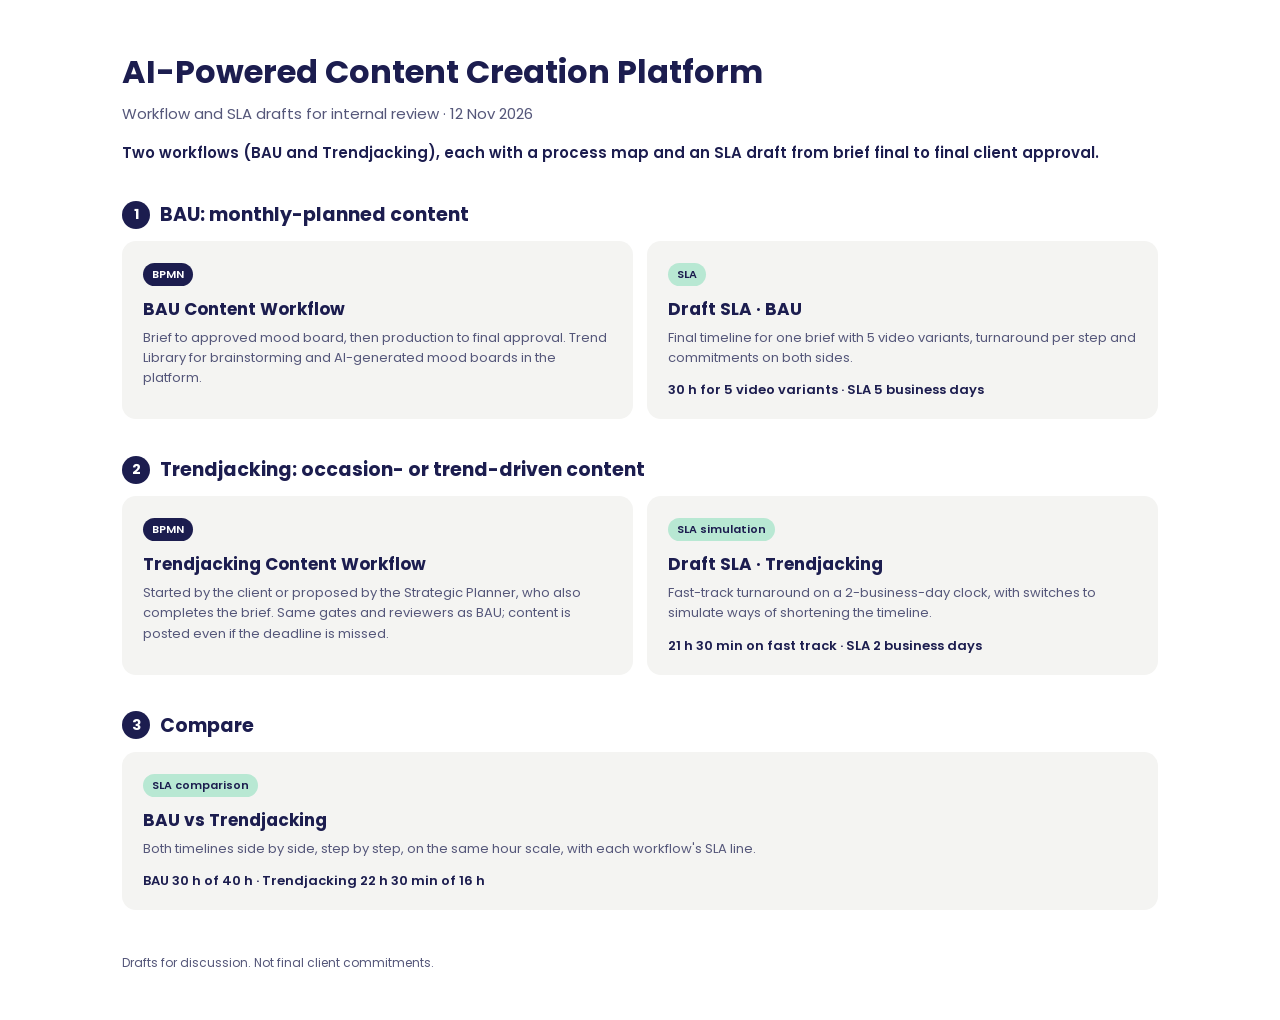
==== index.html @ 2b7b0fd2 "Comparison: TJ one round of board feedback, no board re-reviews Co-Authored-By: Claude Opus 5.5 <nor" ====
<!DOCTYPE html>
<html lang="en">
<head>
<meta charset="utf-8">
<meta name="robots" content="noindex, nofollow">
<meta name="viewport" content="width=device-width, initial-scale=1">
<title>AI-Powered Content Creation Platform · Workflow & SLA drafts</title>
<link href="https://fonts.googleapis.com/css2?family=Poppins:wght@400;500;600;700&display=swap" rel="stylesheet">
<style>
  :root { --navy:#1C1D4F; --mint:#B8E8D3; --grey:#F4F4F2; --msg:#55577A; }
  * { box-sizing:border-box; }
  body { margin:0; font-family:Poppins, system-ui, sans-serif; color:var(--navy); background:#fff; }
  .wrap { max-width:1100px; margin:0 auto; padding:48px 32px; }
  h1 { margin:0; font-size:32px; font-weight:700; }
  .sub { margin:6px 0 0; font-size:15px; color:var(--msg); }
  .key { margin:16px 0 0; font-size:15px; font-weight:600; }
  h2 { font-size:19px; margin:36px 0 12px; display:flex; align-items:center; gap:10px; }
  h2 .n { display:inline-flex; width:28px; height:28px; border-radius:50%; background:var(--navy); color:#fff; font-size:14px; align-items:center; justify-content:center; }
  .grid { display:grid; grid-template-columns:repeat(auto-fit, minmax(300px, 1fr)); gap:14px; }
  a.card { display:block; background:var(--grey); border-radius:14px; padding:18px 20px; color:inherit; text-decoration:none; border:1.5px solid transparent; transition:border-color .15s, transform .15s; }
  a.card:hover { border-color:var(--navy); transform:translateY(-2px); }
  .tag { display:inline-block; font-size:11px; font-weight:600; padding:3px 9px; border-radius:999px; background:var(--navy); color:#fff; }
  .tag.sla { background:var(--mint); color:var(--navy); }
  .card h3 { margin:10px 0 6px; font-size:17px; }
  .card p { margin:0; font-size:13px; line-height:1.55; color:var(--msg); }
  .card .stat { margin-top:12px; font-size:13px; font-weight:600; }
  footer { margin-top:44px; font-size:12px; color:var(--msg); }
</style>
</head>
<body>
<div class="wrap">
  <h1>AI-Powered Content Creation Platform</h1>
  <p class="sub">Workflow and SLA drafts for internal review · 12 Nov 2026</p>
  <p class="key">Two workflows (BAU and Trendjacking), each with a process map and an SLA draft from brief final to final client approval.</p>

  <h2><span class="n">1</span>BAU: monthly-planned content</h2>
  <div class="grid">
    <a class="card" href="bau-bpmn.html"><span class="tag">BPMN</span><h3>BAU Content Workflow</h3><p>Brief to approved mood board, then production to final approval. Trend Library for brainstorming and AI-generated mood boards in the platform.</p></a>
    <a class="card" href="bau-sla.html"><span class="tag sla">SLA</span><h3>Draft SLA · BAU</h3><p>Final timeline for one brief with 5 video variants, turnaround per step and commitments on both sides.</p><div class="stat">30 h for 5 video variants · SLA 5 business days</div></a>
  </div>

  <h2><span class="n">2</span>Trendjacking: occasion- or trend-driven content</h2>
  <div class="grid">
    <a class="card" href="trendjacking-bpmn.html"><span class="tag">BPMN</span><h3>Trendjacking Content Workflow</h3><p>Started by the client or proposed by the Strategic Planner, who also completes the brief. Same gates and reviewers as BAU; content is posted even if the deadline is missed.</p></a>
    <a class="card" href="trendjacking-sla.html"><span class="tag sla">SLA simulation</span><h3>Draft SLA · Trendjacking</h3><p>Fast-track turnaround on a 2-business-day clock, with switches to simulate ways of shortening the timeline.</p><div class="stat">21 h 30 min on fast track · SLA 2 business days</div></a>
  </div>

  <h2><span class="n">3</span>Compare</h2>
  <div class="grid">
    <a class="card" href="sla-comparison.html"><span class="tag sla">SLA comparison</span><h3>BAU vs Trendjacking</h3><p>Both timelines side by side, step by step, on the same hour scale, with each workflow's SLA line.</p><div class="stat">BAU 30 h of 40 h · Trendjacking 22 h 30 min of 16 h</div></a>
  </div>

  <footer>Drafts for discussion. Not final client commitments.</footer>
</div>
</body>
</html>
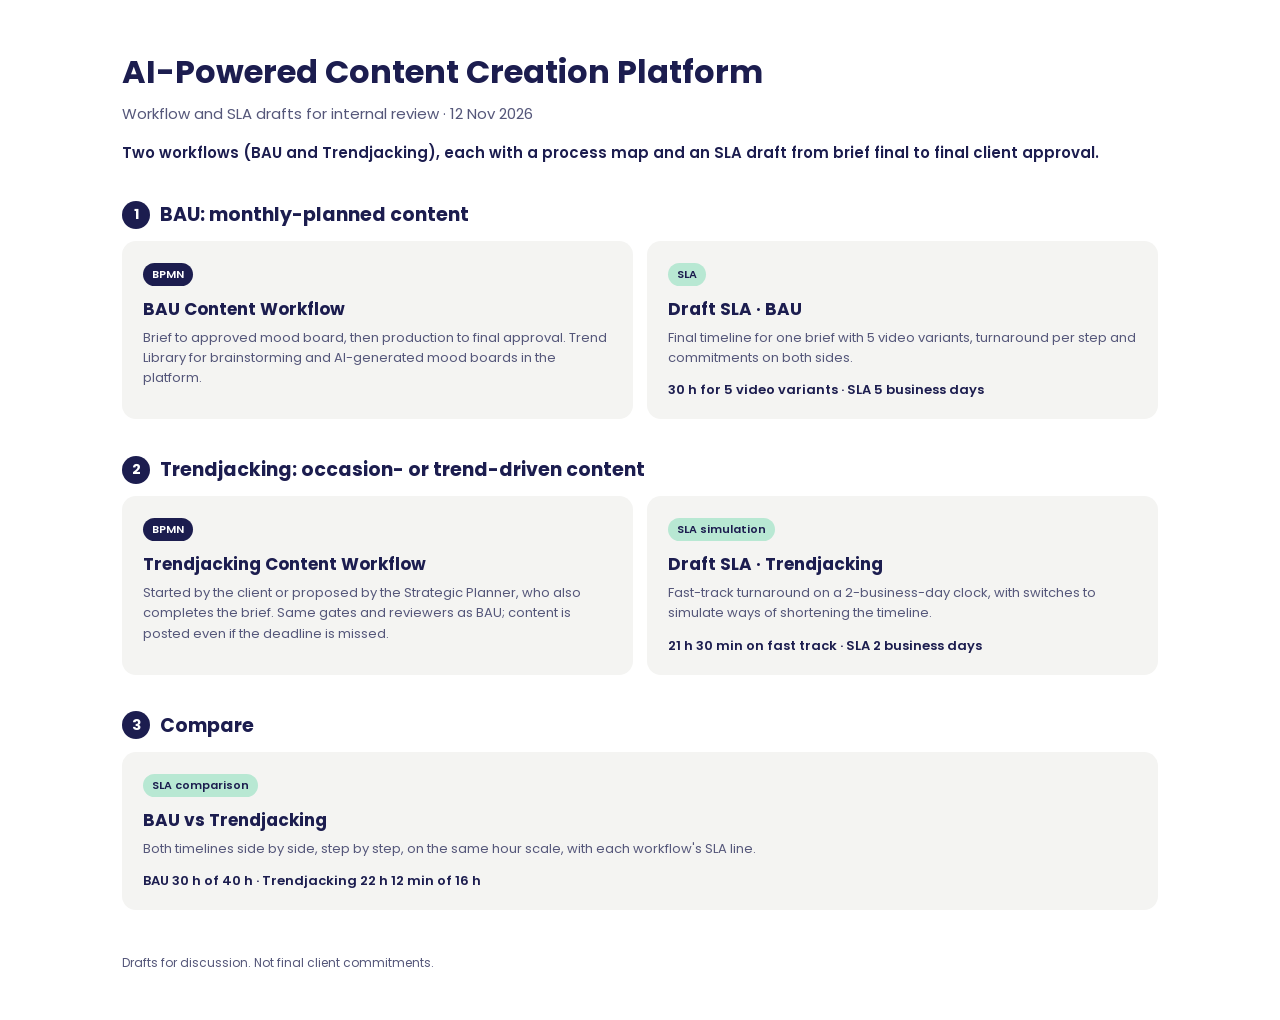
==== commit 16c625ce: "Comparison: TJ video production 30 min waiting, 2 h working Co-Authored-By: Claude Opus 5.5 <noreply" ====
--- a/index.html
+++ b/index.html
@@ -47,7 +47,7 @@
 
   <h2><span class="n">3</span>Compare</h2>
   <div class="grid">
-    <a class="card" href="sla-comparison.html"><span class="tag sla">SLA comparison</span><h3>BAU vs Trendjacking</h3><p>Both timelines side by side, step by step, on the same hour scale, with each workflow's SLA line.</p><div class="stat">BAU 30 h of 40 h · Trendjacking 22 h 30 min of 16 h</div></a>
+    <a class="card" href="sla-comparison.html"><span class="tag sla">SLA comparison</span><h3>BAU vs Trendjacking</h3><p>Both timelines side by side, step by step, on the same hour scale, with each workflow's SLA line.</p><div class="stat">BAU 30 h of 40 h · Trendjacking 22 h 12 min of 16 h</div></a>
   </div>
 
   <footer>Drafts for discussion. Not final client commitments.</footer>
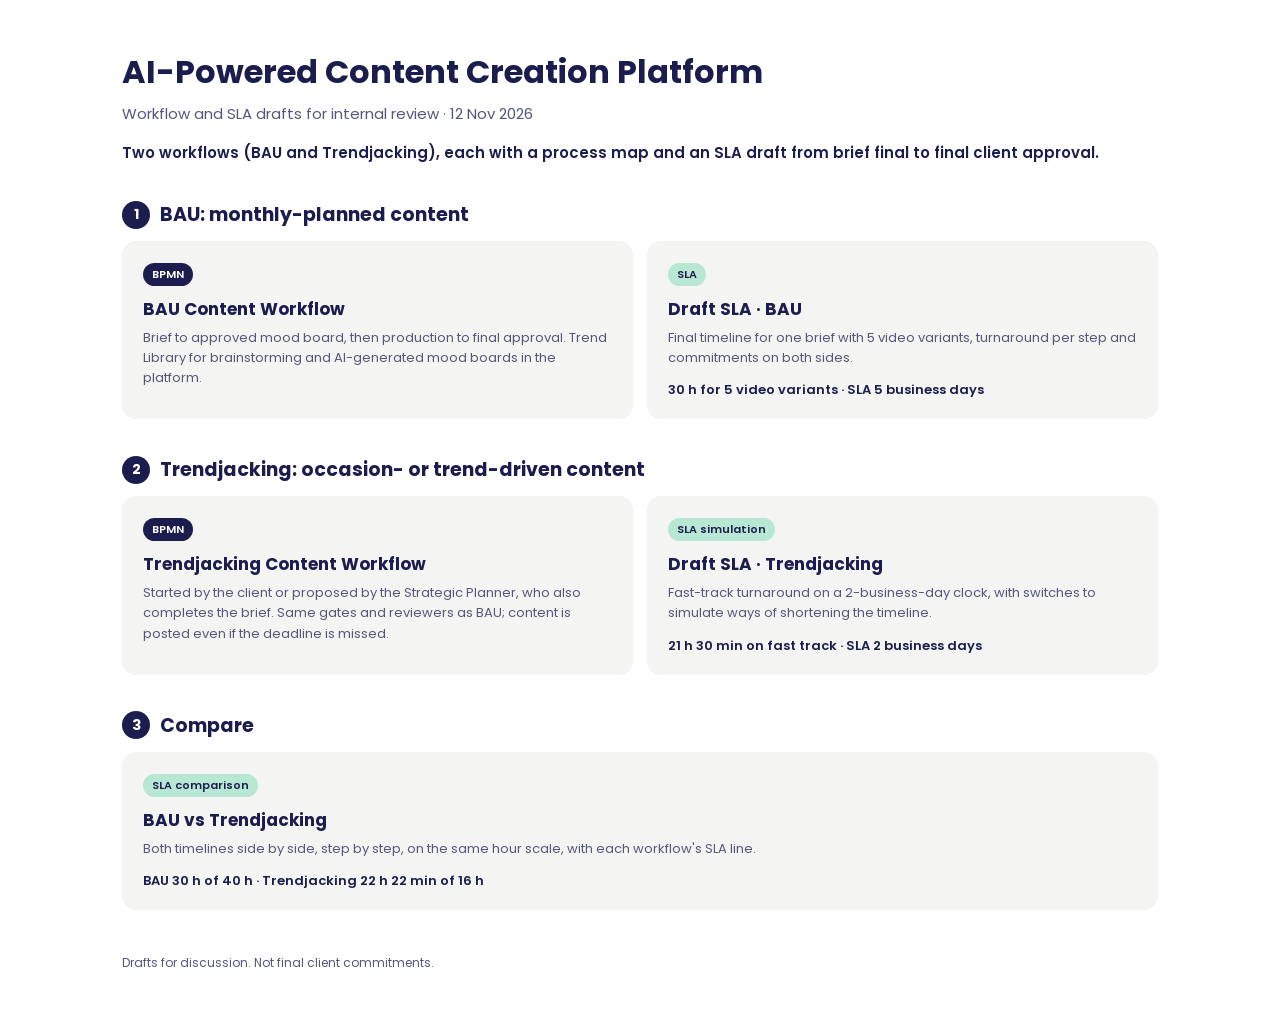
==== commit c813a84e: "Comparison: TJ internal content review 30 min waiting Co-Authored-By: Claude Opus 5.5 <noreply@anthr" ====
--- a/index.html
+++ b/index.html
@@ -47,7 +47,7 @@
 
   <h2><span class="n">3</span>Compare</h2>
   <div class="grid">
-    <a class="card" href="sla-comparison.html"><span class="tag sla">SLA comparison</span><h3>BAU vs Trendjacking</h3><p>Both timelines side by side, step by step, on the same hour scale, with each workflow's SLA line.</p><div class="stat">BAU 30 h of 40 h · Trendjacking 22 h 12 min of 16 h</div></a>
+    <a class="card" href="sla-comparison.html"><span class="tag sla">SLA comparison</span><h3>BAU vs Trendjacking</h3><p>Both timelines side by side, step by step, on the same hour scale, with each workflow's SLA line.</p><div class="stat">BAU 30 h of 40 h · Trendjacking 22 h 22 min of 16 h</div></a>
   </div>
 
   <footer>Drafts for discussion. Not final client commitments.</footer>
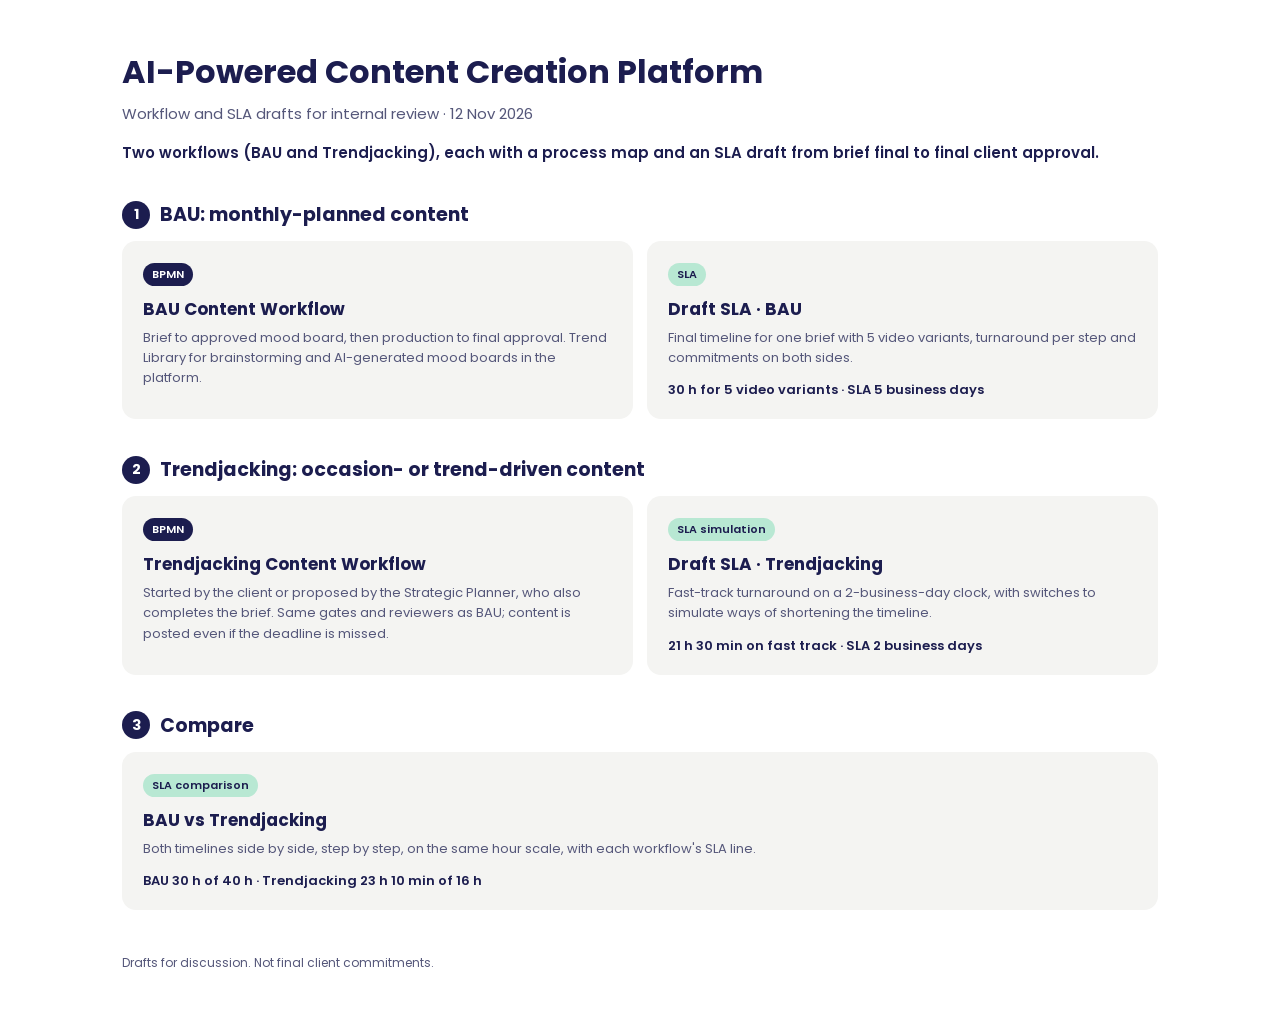
==== commit 85b18c04: "Comparison: TJ content revision 30 min waiting, 90 min working Co-Authored-By: Claude Opus 5.5 <nore" ====
--- a/index.html
+++ b/index.html
@@ -47,7 +47,7 @@
 
   <h2><span class="n">3</span>Compare</h2>
   <div class="grid">
-    <a class="card" href="sla-comparison.html"><span class="tag sla">SLA comparison</span><h3>BAU vs Trendjacking</h3><p>Both timelines side by side, step by step, on the same hour scale, with each workflow's SLA line.</p><div class="stat">BAU 30 h of 40 h · Trendjacking 22 h 22 min of 16 h</div></a>
+    <a class="card" href="sla-comparison.html"><span class="tag sla">SLA comparison</span><h3>BAU vs Trendjacking</h3><p>Both timelines side by side, step by step, on the same hour scale, with each workflow's SLA line.</p><div class="stat">BAU 30 h of 40 h · Trendjacking 23 h 10 min of 16 h</div></a>
   </div>
 
   <footer>Drafts for discussion. Not final client commitments.</footer>
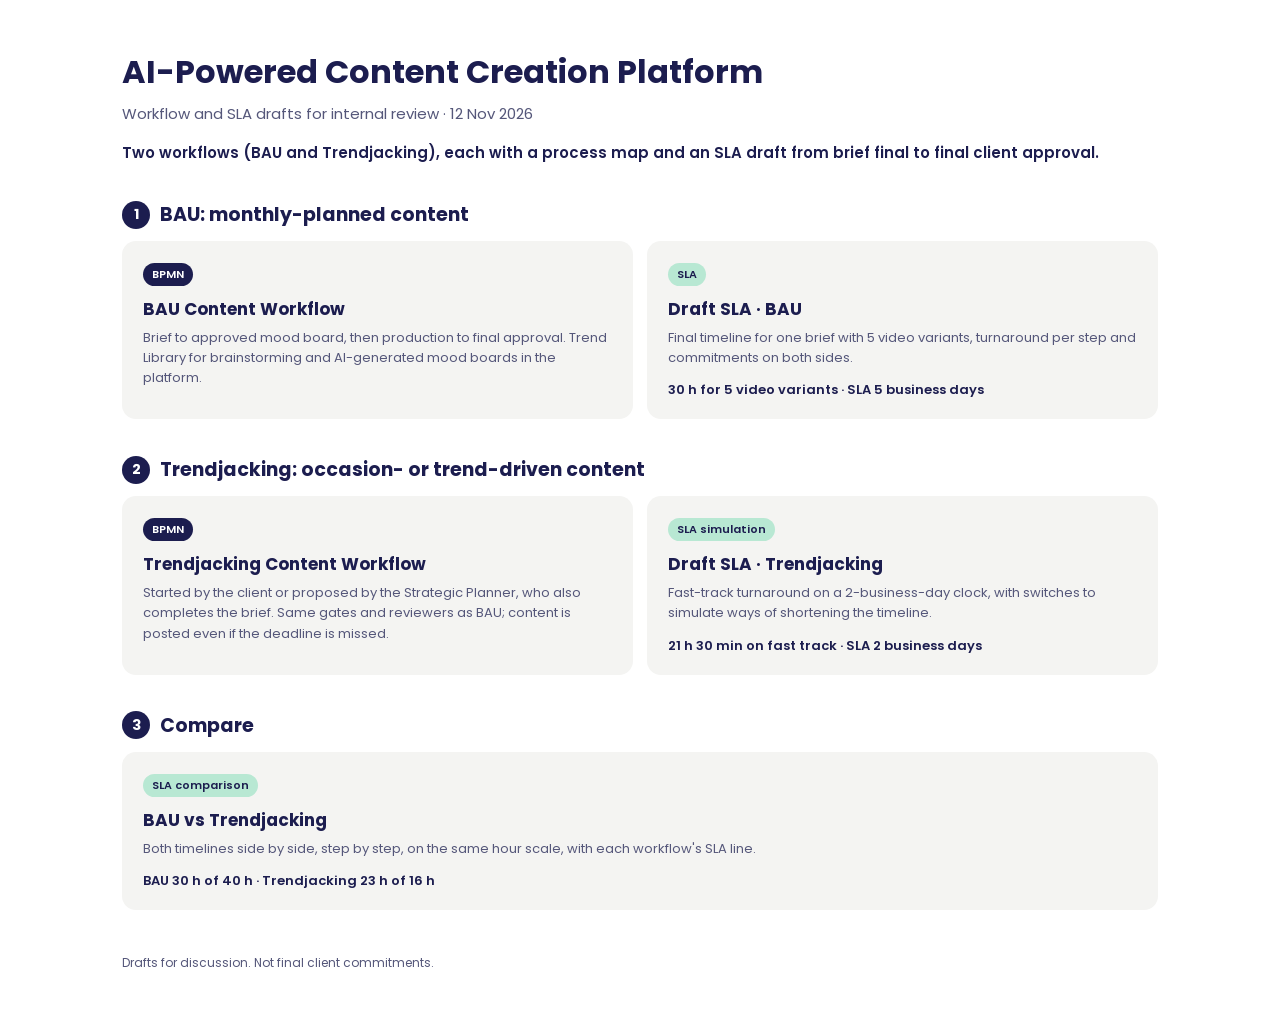
==== commit 8cd7f3c1: "Comparison: TJ internal content re-review 20 min working Co-Authored-By: Claude Opus 5.5 <noreply@an" ====
--- a/index.html
+++ b/index.html
@@ -47,7 +47,7 @@
 
   <h2><span class="n">3</span>Compare</h2>
   <div class="grid">
-    <a class="card" href="sla-comparison.html"><span class="tag sla">SLA comparison</span><h3>BAU vs Trendjacking</h3><p>Both timelines side by side, step by step, on the same hour scale, with each workflow's SLA line.</p><div class="stat">BAU 30 h of 40 h · Trendjacking 23 h 10 min of 16 h</div></a>
+    <a class="card" href="sla-comparison.html"><span class="tag sla">SLA comparison</span><h3>BAU vs Trendjacking</h3><p>Both timelines side by side, step by step, on the same hour scale, with each workflow's SLA line.</p><div class="stat">BAU 30 h of 40 h · Trendjacking 23 h of 16 h</div></a>
   </div>
 
   <footer>Drafts for discussion. Not final client commitments.</footer>
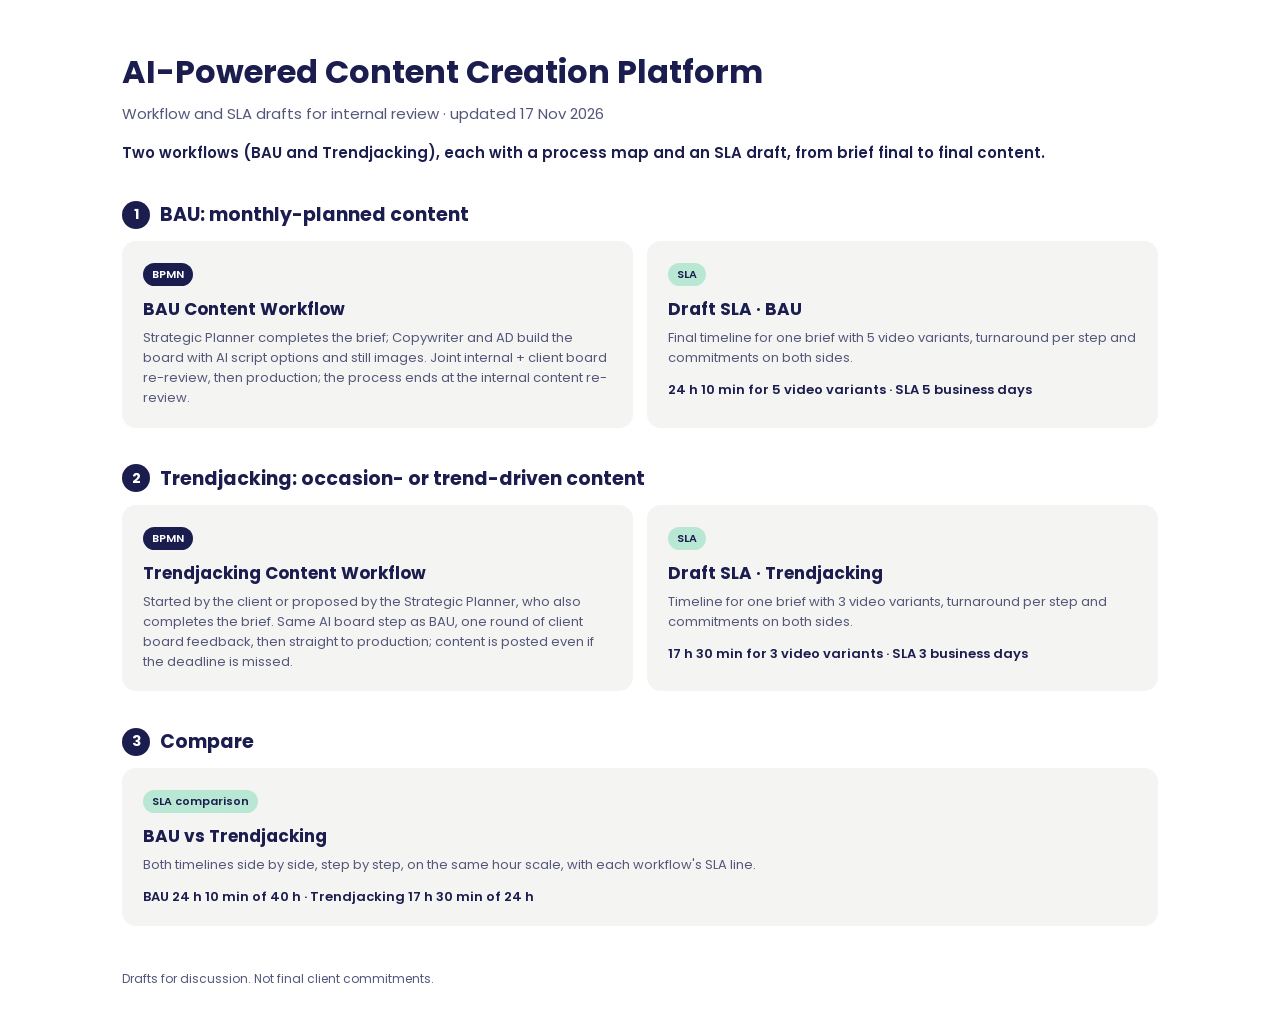
==== commit 8340602e: "v3: Planner completes brief, AI script + stills, joint BAU re-review, process ends at internal re-re" ====
--- a/index.html
+++ b/index.html
@@ -30,24 +30,24 @@
 <body>
 <div class="wrap">
   <h1>AI-Powered Content Creation Platform</h1>
-  <p class="sub">Workflow and SLA drafts for internal review · 12 Nov 2026</p>
-  <p class="key">Two workflows (BAU and Trendjacking), each with a process map and an SLA draft from brief final to final client approval.</p>
+  <p class="sub">Workflow and SLA drafts for internal review · updated 17 Nov 2026</p>
+  <p class="key">Two workflows (BAU and Trendjacking), each with a process map and an SLA draft, from brief final to final content.</p>
 
   <h2><span class="n">1</span>BAU: monthly-planned content</h2>
   <div class="grid">
-    <a class="card" href="bau-bpmn.html"><span class="tag">BPMN</span><h3>BAU Content Workflow</h3><p>Brief to approved mood board, then production to final approval. Trend Library for brainstorming and AI-generated mood boards in the platform.</p></a>
-    <a class="card" href="bau-sla.html"><span class="tag sla">SLA</span><h3>Draft SLA · BAU</h3><p>Final timeline for one brief with 5 video variants, turnaround per step and commitments on both sides.</p><div class="stat">30 h for 5 video variants · SLA 5 business days</div></a>
+    <a class="card" href="bau-bpmn.html"><span class="tag">BPMN</span><h3>BAU Content Workflow</h3><p>Strategic Planner completes the brief; Copywriter and AD build the board with AI script options and still images. Joint internal + client board re-review, then production; the process ends at the internal content re-review.</p></a>
+    <a class="card" href="bau-sla.html"><span class="tag sla">SLA</span><h3>Draft SLA · BAU</h3><p>Final timeline for one brief with 5 video variants, turnaround per step and commitments on both sides.</p><div class="stat">24 h 10 min for 5 video variants · SLA 5 business days</div></a>
   </div>
 
   <h2><span class="n">2</span>Trendjacking: occasion- or trend-driven content</h2>
   <div class="grid">
-    <a class="card" href="trendjacking-bpmn.html"><span class="tag">BPMN</span><h3>Trendjacking Content Workflow</h3><p>Started by the client or proposed by the Strategic Planner, who also completes the brief. Same gates and reviewers as BAU; content is posted even if the deadline is missed.</p></a>
-    <a class="card" href="trendjacking-sla.html"><span class="tag sla">SLA simulation</span><h3>Draft SLA · Trendjacking</h3><p>Fast-track turnaround on a 2-business-day clock, with switches to simulate ways of shortening the timeline.</p><div class="stat">21 h 30 min on fast track · SLA 2 business days</div></a>
+    <a class="card" href="trendjacking-bpmn.html"><span class="tag">BPMN</span><h3>Trendjacking Content Workflow</h3><p>Started by the client or proposed by the Strategic Planner, who also completes the brief. Same AI board step as BAU, one round of client board feedback, then straight to production; content is posted even if the deadline is missed.</p></a>
+    <a class="card" href="trendjacking-sla.html"><span class="tag sla">SLA</span><h3>Draft SLA · Trendjacking</h3><p>Timeline for one brief with 3 video variants, turnaround per step and commitments on both sides.</p><div class="stat">17 h 30 min for 3 video variants · SLA 3 business days</div></a>
   </div>
 
   <h2><span class="n">3</span>Compare</h2>
   <div class="grid">
-    <a class="card" href="sla-comparison.html"><span class="tag sla">SLA comparison</span><h3>BAU vs Trendjacking</h3><p>Both timelines side by side, step by step, on the same hour scale, with each workflow's SLA line.</p><div class="stat">BAU 30 h of 40 h · Trendjacking 23 h of 16 h</div></a>
+    <a class="card" href="sla-comparison.html"><span class="tag sla">SLA comparison</span><h3>BAU vs Trendjacking</h3><p>Both timelines side by side, step by step, on the same hour scale, with each workflow's SLA line.</p><div class="stat">BAU 24 h 10 min of 40 h · Trendjacking 17 h 30 min of 24 h</div></a>
   </div>
 
   <footer>Drafts for discussion. Not final client commitments.</footer>
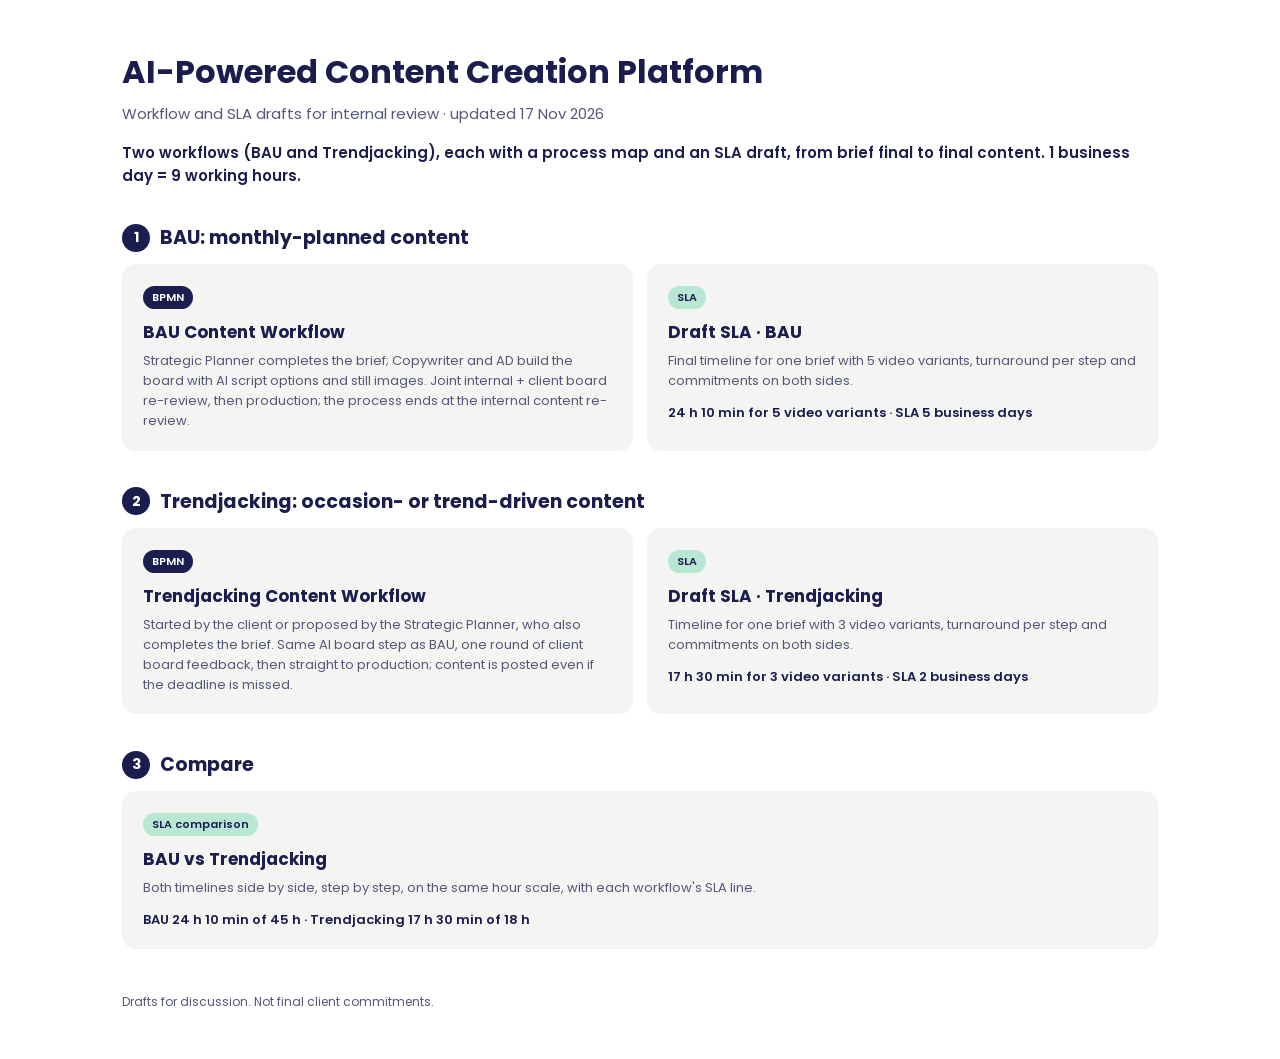
==== commit 0afcc87b: "9-hour business days; trendjacking SLA 2 business days (18 h) Co-Authored-By: Claude Opus 5.5 <norep" ====
--- a/index.html
+++ b/index.html
@@ -31,7 +31,7 @@
 <div class="wrap">
   <h1>AI-Powered Content Creation Platform</h1>
   <p class="sub">Workflow and SLA drafts for internal review · updated 17 Nov 2026</p>
-  <p class="key">Two workflows (BAU and Trendjacking), each with a process map and an SLA draft, from brief final to final content.</p>
+  <p class="key">Two workflows (BAU and Trendjacking), each with a process map and an SLA draft, from brief final to final content. 1 business day = 9 working hours.</p>
 
   <h2><span class="n">1</span>BAU: monthly-planned content</h2>
   <div class="grid">
@@ -42,12 +42,12 @@
   <h2><span class="n">2</span>Trendjacking: occasion- or trend-driven content</h2>
   <div class="grid">
     <a class="card" href="trendjacking-bpmn.html"><span class="tag">BPMN</span><h3>Trendjacking Content Workflow</h3><p>Started by the client or proposed by the Strategic Planner, who also completes the brief. Same AI board step as BAU, one round of client board feedback, then straight to production; content is posted even if the deadline is missed.</p></a>
-    <a class="card" href="trendjacking-sla.html"><span class="tag sla">SLA</span><h3>Draft SLA · Trendjacking</h3><p>Timeline for one brief with 3 video variants, turnaround per step and commitments on both sides.</p><div class="stat">17 h 30 min for 3 video variants · SLA 3 business days</div></a>
+    <a class="card" href="trendjacking-sla.html"><span class="tag sla">SLA</span><h3>Draft SLA · Trendjacking</h3><p>Timeline for one brief with 3 video variants, turnaround per step and commitments on both sides.</p><div class="stat">17 h 30 min for 3 video variants · SLA 2 business days</div></a>
   </div>
 
   <h2><span class="n">3</span>Compare</h2>
   <div class="grid">
-    <a class="card" href="sla-comparison.html"><span class="tag sla">SLA comparison</span><h3>BAU vs Trendjacking</h3><p>Both timelines side by side, step by step, on the same hour scale, with each workflow's SLA line.</p><div class="stat">BAU 24 h 10 min of 40 h · Trendjacking 17 h 30 min of 24 h</div></a>
+    <a class="card" href="sla-comparison.html"><span class="tag sla">SLA comparison</span><h3>BAU vs Trendjacking</h3><p>Both timelines side by side, step by step, on the same hour scale, with each workflow's SLA line.</p><div class="stat">BAU 24 h 10 min of 45 h · Trendjacking 17 h 30 min of 18 h</div></a>
   </div>
 
   <footer>Drafts for discussion. Not final client commitments.</footer>
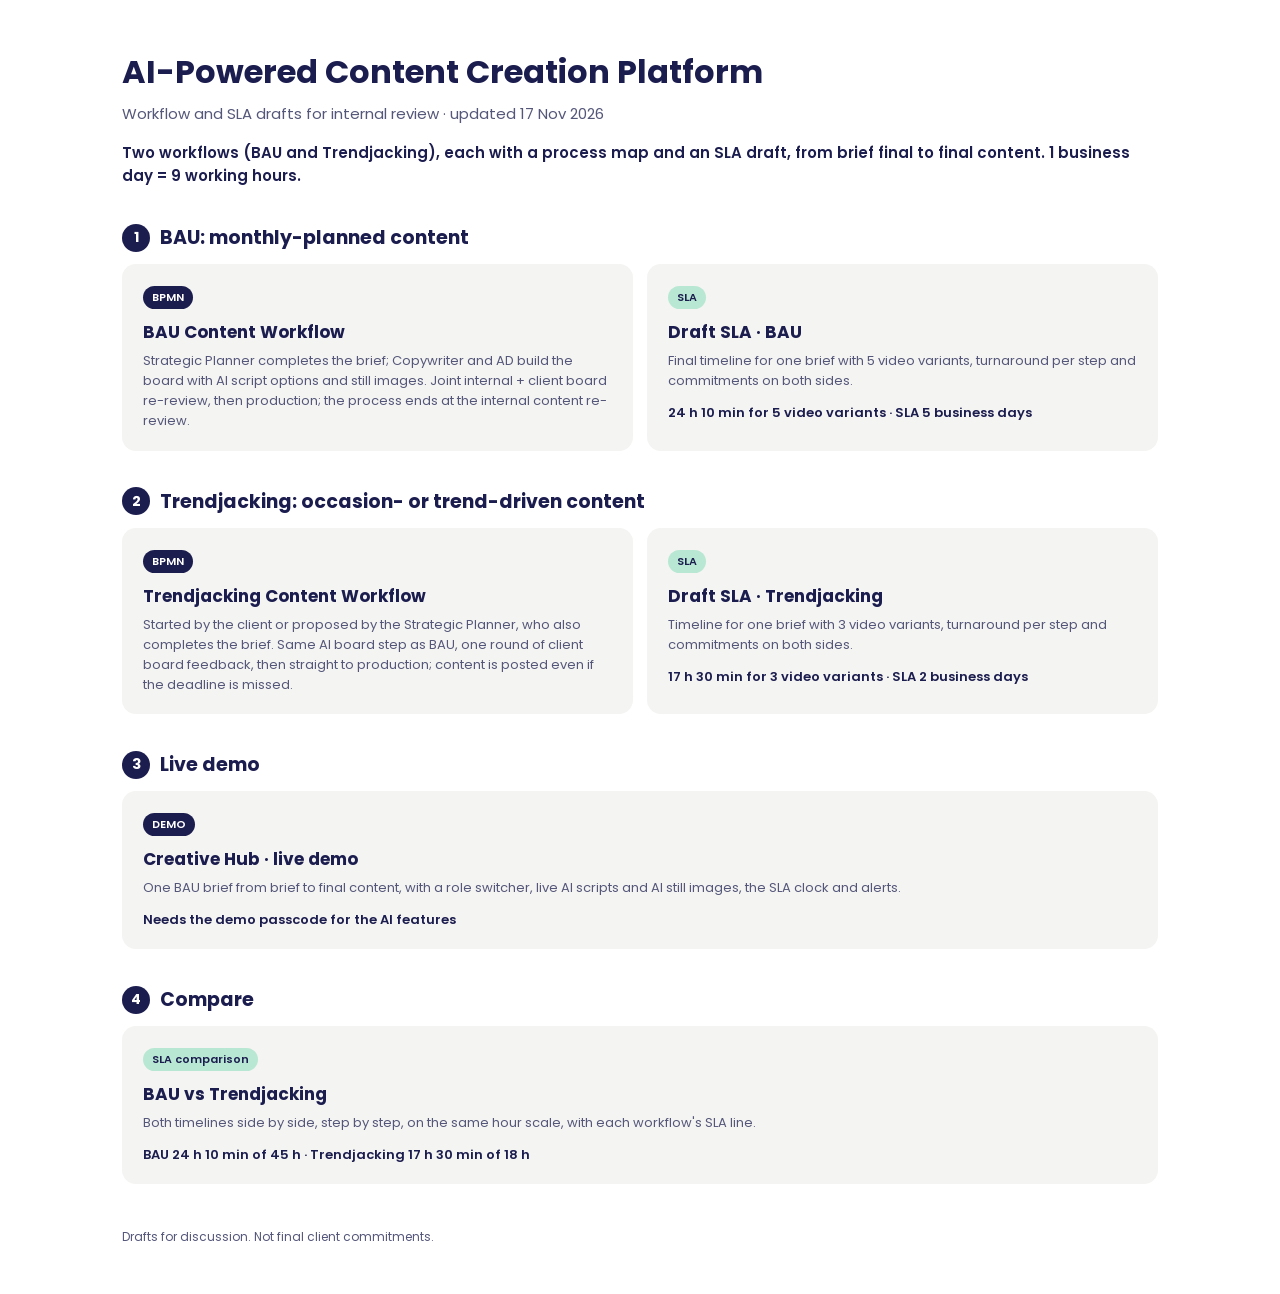
==== commit ea9961fb: "Live demo: Creative Hub BAU flow with Gemini text and image endpoints Co-Authored-By: Claude Opus 5." ====
--- a/index.html
+++ b/index.html
@@ -45,7 +45,12 @@
     <a class="card" href="trendjacking-sla.html"><span class="tag sla">SLA</span><h3>Draft SLA · Trendjacking</h3><p>Timeline for one brief with 3 video variants, turnaround per step and commitments on both sides.</p><div class="stat">17 h 30 min for 3 video variants · SLA 2 business days</div></a>
   </div>
 
-  <h2><span class="n">3</span>Compare</h2>
+  <h2><span class="n">3</span>Live demo</h2>
+  <div class="grid">
+    <a class="card" href="demo/"><span class="tag">DEMO</span><h3>Creative Hub · live demo</h3><p>One BAU brief from brief to final content, with a role switcher, live AI scripts and AI still images, the SLA clock and alerts.</p><div class="stat">Needs the demo passcode for the AI features</div></a>
+  </div>
+
+  <h2><span class="n">4</span>Compare</h2>
   <div class="grid">
     <a class="card" href="sla-comparison.html"><span class="tag sla">SLA comparison</span><h3>BAU vs Trendjacking</h3><p>Both timelines side by side, step by step, on the same hour scale, with each workflow's SLA line.</p><div class="stat">BAU 24 h 10 min of 45 h · Trendjacking 17 h 30 min of 18 h</div></a>
   </div>
